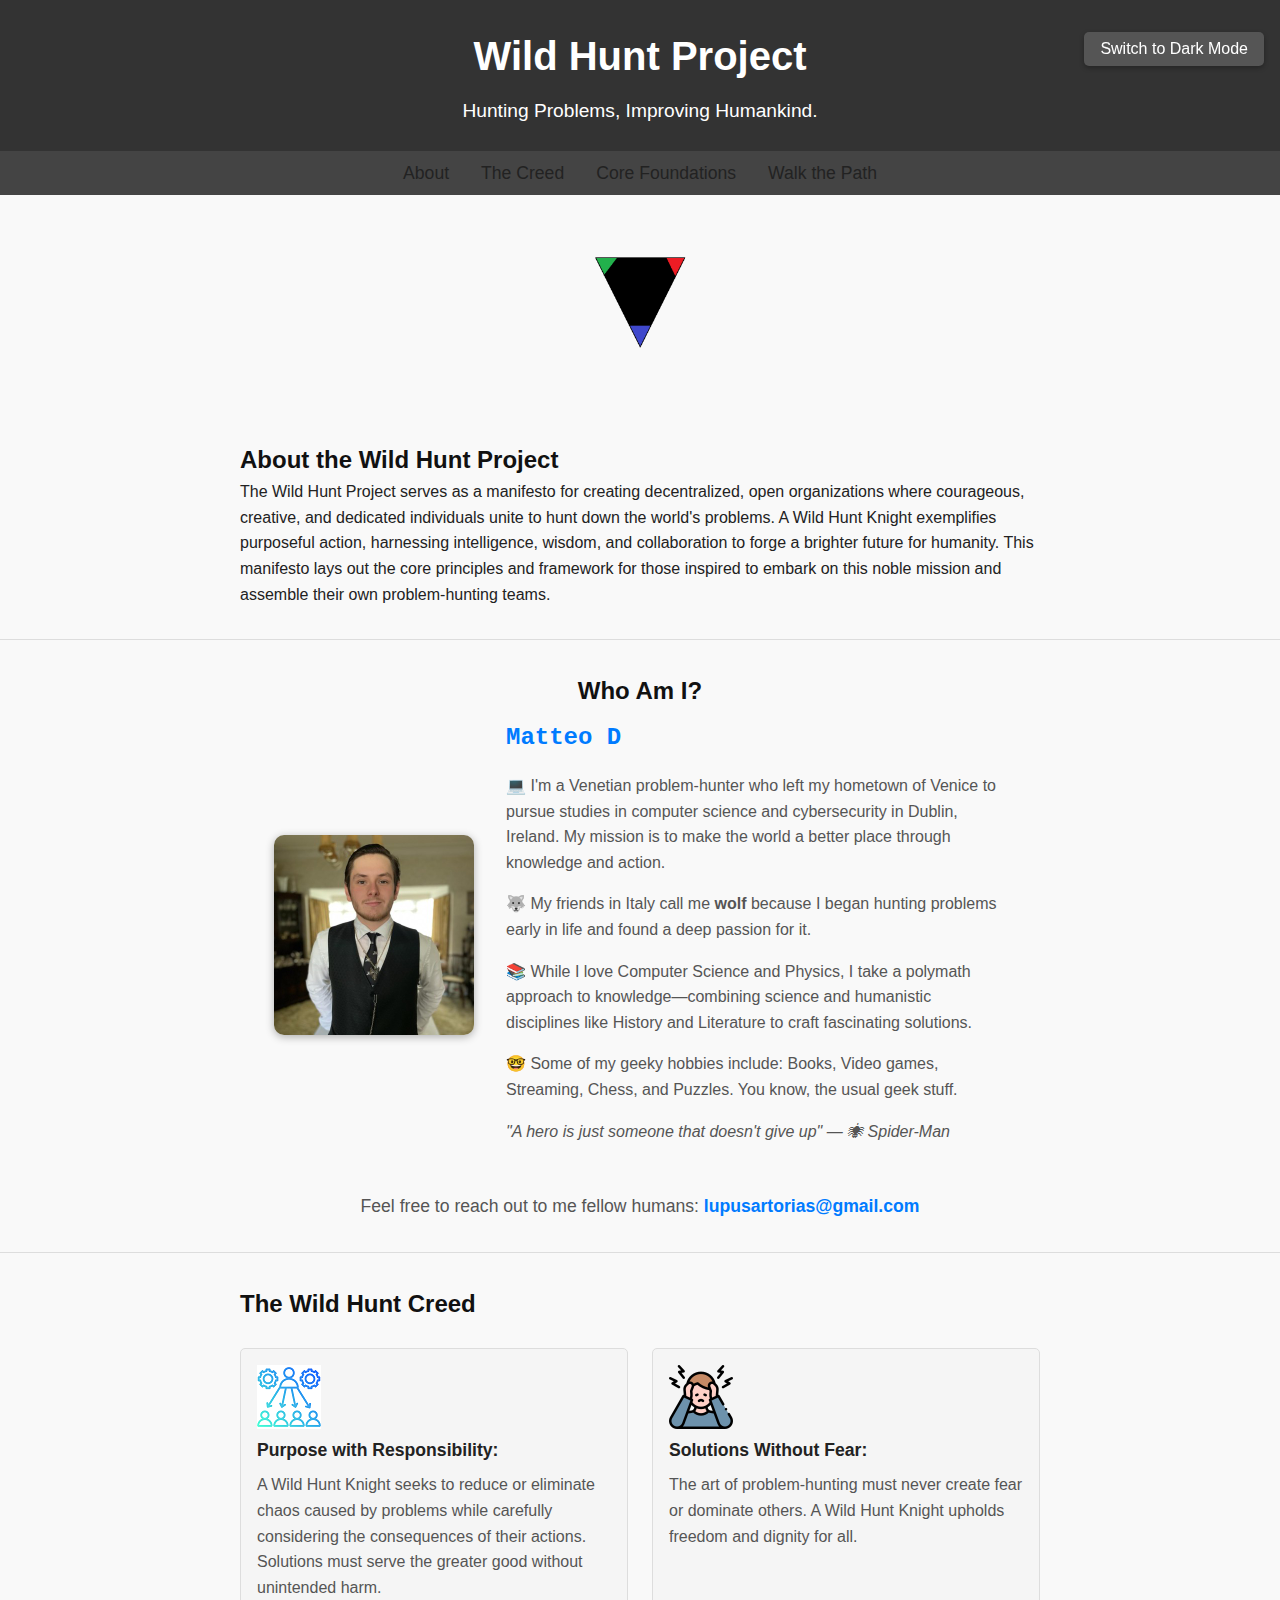
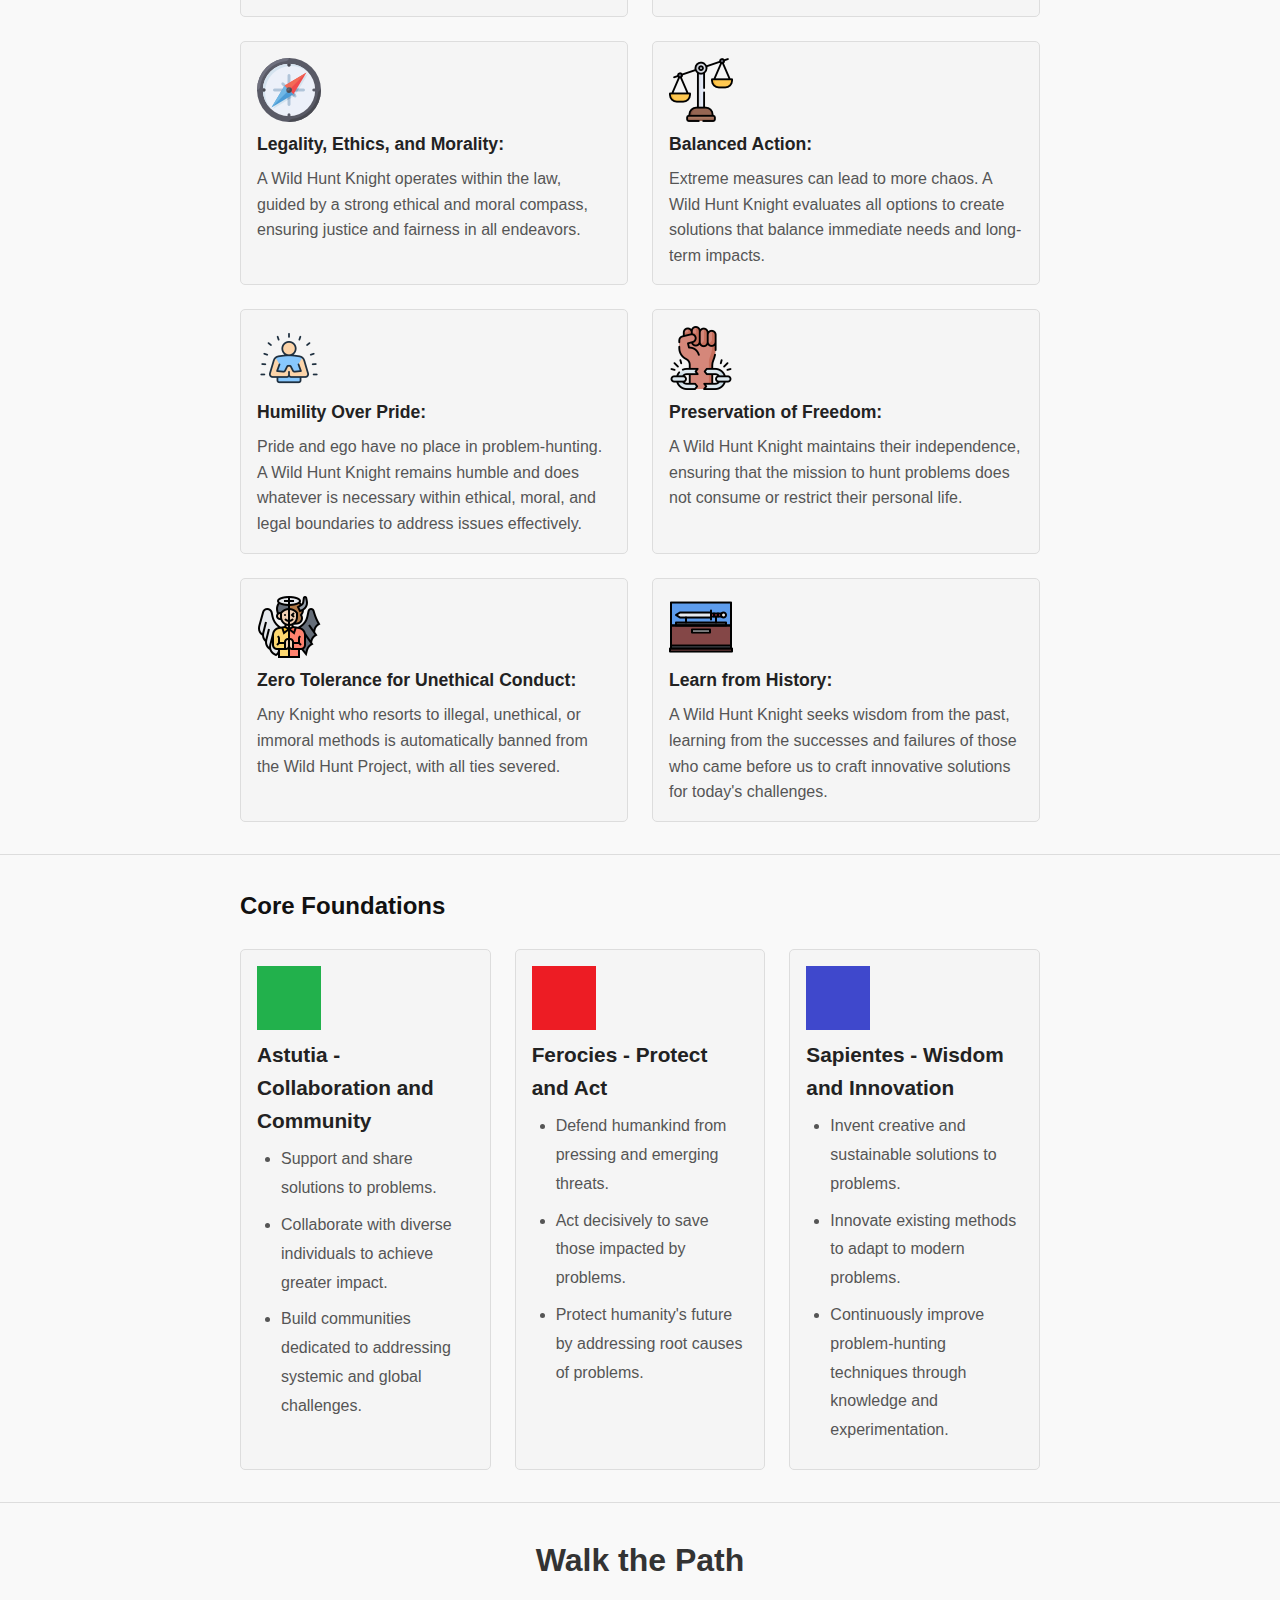
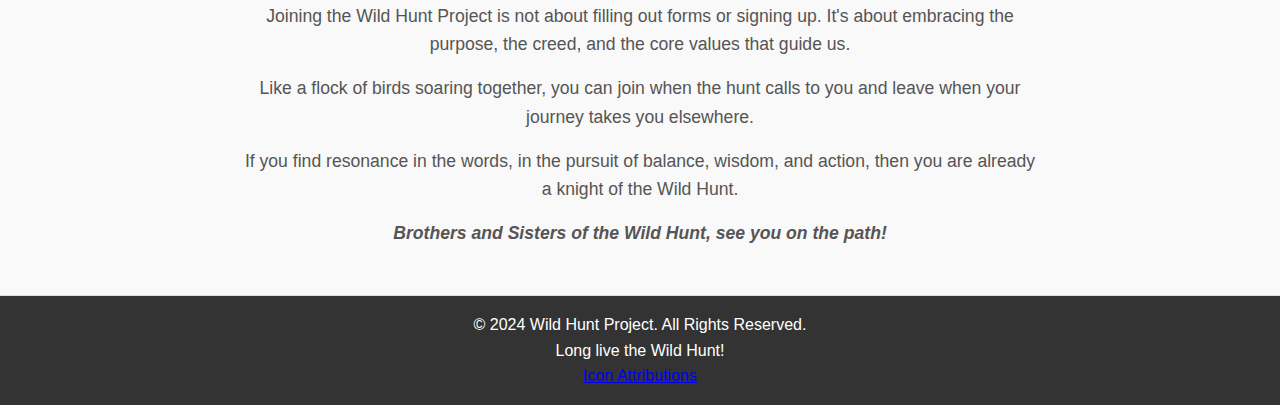
==== index.html @ 1955b080 "Fix Site V1" ====
<!DOCTYPE html>
<html lang="en">
<head>
  <meta charset="UTF-8">
  <meta name="viewport" content="width=device-width, initial-scale=1.0">
  <title>Wild Hunt Project</title>
  <link rel="stylesheet" href="styles.css">
</head>
<body class="light-mode">
  <header>
    <div class="container">
      <h1>Wild Hunt Project</h1>
      <p>Hunting Problems, Improving Humankind.</p>
      <button id="theme-toggle" class="btn toggle-btn">Switch to Dark Mode</button>
    </div>
  </header>

  <nav>
    <div class="container">
      <ul>
        <li><a href="#about">About</a></li>
        <li><a href="#creed">The Creed</a></li>
        <li><a href="#foundations">Core Foundations</a></li>
        <li><a href="#join">Walk the Path</a></li>
      </ul>
    </div>
  </nav>

  <main>

    <figure class="logo-container">
      <img src="images/WHP_LOGO_PROTOTYPE2.png" alt="Wild Hunt Project Logo" class="logo">
    </figure>
    

    <section id="about">
      <div class="container">
        <h2>About the Wild Hunt Project</h2>
        <p>The Wild Hunt Project serves as a manifesto for creating decentralized, open organizations where courageous, creative, 
          and dedicated individuals unite to hunt down the world's problems. 
          A Wild Hunt Knight exemplifies purposeful action, harnessing intelligence, wisdom, 
          and collaboration to forge a brighter future for humanity. 
          This manifesto lays out the core principles and framework for those inspired 
          to embark on this noble mission and assemble their own problem-hunting teams.</p>
      </div>
    </section>

    <section id="who-am-i">
      <div class="container">
        <h2>Who Am I?</h2>
        <div class="who-content">
          <!-- Image Flip -->
          <div class="flip-card">
            <div class="flip-card-inner">
              <div class="flip-card-front">
                <img src="images/me1.jpg" alt="Picture of Me 1">
              </div>
              <div class="flip-card-back">
                <img src="images/me2.jpg" alt="Picture of Me 2">
              </div>
            </div>
          </div>
          
          <!-- About Me Content -->
          <div class="about-me-text">
            <h3>
              <span id="name-animation"></span>
            </h3>
            <p>&#128187; I&apos;m a Venetian problem-hunter who left my hometown of Venice to pursue studies in computer science and cybersecurity in Dublin, Ireland. My mission is to make the world a better place through knowledge and action.</p>
            <p>&#128058; My friends in Italy call me <strong>wolf</strong> because I began hunting problems early in life and found a deep passion for it.</p>
            <p>&#128218; While I love Computer Science and Physics, I take a polymath approach to knowledge—combining science and humanistic disciplines like History and Literature to craft fascinating solutions.</p>
            <p>&#129299; Some of my geeky hobbies include: Books, Video games, Streaming, Chess, and Puzzles. You know, the usual geek stuff.</p>
            <p><em>"A hero is just someone that doesn't give up" — &#128375; Spider-Man</em></p>
          </div>
        </div>
        <!-- Contact Email -->
    <div class="contact-details">
      <p>Feel free to reach out to me fellow humans: <a href="mailto:lupusartorias@gmail.com" class="contact-email">lupusartorias@gmail.com</a></p>
    </div>
      </div>
    </section>
    

    <section id="creed">
        <div class="container">
          <h2>The Wild Hunt Creed</h2>
          <div class="creed-grid">
            <div class="creed-item">
              <img src="images/Responsibility.png" alt="Logo for responsibility">
              <strong>Purpose with Responsibility:</strong>
              <p>A Wild Hunt Knight seeks to reduce or eliminate chaos caused by problems while carefully considering the consequences of their actions. Solutions must serve the greater good without unintended harm.</p>
            </div>
            <div class="creed-item">
              <img src="images/fear.png" alt="Logo for fear">
              <strong>Solutions Without Fear:</strong>
              <p>The art of problem-hunting must never create fear or dominate others. A Wild Hunt Knight upholds freedom and dignity for all.</p>
            </div>
            <div class="creed-item">
              <img src="images/compass.png" alt="Logo for compass">
              <strong>Legality, Ethics, and Morality:</strong>
              <p>A Wild Hunt Knight operates within the law, guided by a strong ethical and moral compass, ensuring justice and fairness in all endeavors.</p>
            </div>
            <div class="creed-item">
              <img src="images/scale.png" alt="Logo for a scale">
              <strong>Balanced Action:</strong>
              <p>Extreme measures can lead to more chaos. A Wild Hunt Knight evaluates all options to create solutions that balance immediate needs and long-term impacts.</p>
            </div>
            <div class="creed-item">
              <img src="images/humility.png" alt="Logo for humility">
              <strong>Humility Over Pride:</strong>
              <p>Pride and ego have no place in problem-hunting. A Wild Hunt Knight remains humble and does whatever is necessary within ethical, moral, and legal boundaries to address issues effectively.</p>
            </div>
            <div class="creed-item">
              <img src="images/freedom.png" alt="Logo for freedom">
              <strong>Preservation of Freedom:</strong>
              <p>A Wild Hunt Knight maintains their independence, ensuring that the mission to hunt problems does not consume or restrict their personal life.</p>
            </div>
            <div class="creed-item">
              <img src="images/ethics.png" alt="Logo for ethics">
              <strong>Zero Tolerance for Unethical Conduct:</strong>
              <p>Any Knight who resorts to illegal, unethical, or immoral methods is automatically banned from the Wild Hunt Project, with all ties severed.</p>
            </div>
            <div class="creed-item">
              <img src="images/museum.png" alt="Logo for history">
              <strong>Learn from History:</strong>
              <p>A Wild Hunt Knight seeks wisdom from the past, learning from the successes and failures of those who came before us to craft innovative solutions for today&apos;s challenges.</p>
            </div>
          </div>
        </div>
      </section>

      <section id="foundations">
        <div class="container">
          <h2>Core Foundations</h2>
          <div class="foundations-grid">
            <div class="foundation-item">
              <img src="images/astutia.png" alt="icon for cunningness color symbol">
              <h3>Astutia - Collaboration and Community</h3>
              <ul>
                <li>Support and share solutions to problems.</li>
                <li>Collaborate with diverse individuals to achieve greater impact.</li>
                <li>Build communities dedicated to addressing systemic and global challenges.</li>
              </ul>
            </div>
            <div class="foundation-item">
              <img src="images/ferocity.png" alt="icon for ferocity color symbol">
              <h3>Ferocies - Protect and Act</h3>
              <ul>
                <li>Defend humankind from pressing and emerging threats.</li>
                <li>Act decisively to save those impacted by problems.</li>
                <li>Protect humanity's future by addressing root causes of problems.</li>
              </ul>
            </div>
            <div class="foundation-item">
              <img src="images/wisdom.png" alt="icon for wisdom color symbol">
              <h3>Sapientes - Wisdom and Innovation</h3>
              <ul>
                <li>Invent creative and sustainable solutions to problems.</li>
                <li>Innovate existing methods to adapt to modern problems.</li>
                <li>Continuously improve problem-hunting techniques through knowledge and experimentation.</li>
              </ul>
            </div>
          </div>
        </div>
      </section>
      

      <section id="join">
        <div class="container">
          <h2>Walk the Path</h2>
          <p>Joining the Wild Hunt Project is not about filling out forms or signing up. It&apos;s about embracing the purpose, the creed, and the core values that guide us.</p>
          <p>Like a flock of birds soaring together, you can join when the hunt calls to you and leave when your journey takes you elsewhere.</p>
          <p>If you find resonance in the words, in the pursuit of balance, wisdom, and action, then you are already a knight of the Wild Hunt.</p>
          
          <div class="join-manifest">
            <p><em>Brothers and Sisters of the Wild Hunt, see you on the path!</em></p>
          </div>
        </div>
      </section>
      


  </main>

  <footer>
    <div class="container">
      <p>&copy; 2024 Wild Hunt Project. All Rights Reserved.</p>
      <p>Long live the Wild Hunt!</p>
      <p><a href="attributions.html">Icon Attributions</a></p>
    </div>
  </footer>

  <script src="script.js"></script>

</body>
</html>
---- styles.css ----
/* General Reset */
* {
    margin: 0;
    padding: 0;
    box-sizing: border-box;
  }
  
  body {
    font-family: 'Arial', sans-serif;
    line-height: 1.6;
    transition: background-color 0.3s ease, color 0.3s ease;
  }
  
  .container {
    width: 95%;
    max-width: 800px; /* Limit maximum width to 800px */
    margin: 0 auto;
  }
  
  /* Header Styling */
  header {
    text-align: center;
    padding: 1.5rem 0;
  }
  
  header h1 {
    font-size: 2.5rem;
    margin-bottom: 0.5rem;
  }
  
  header p {
    font-size: 1.2rem;
  }
  
  /* Light Mode Styles */
  body.light-mode {
    background-color: #f9f9f9;
    color: #222;
  }
  
  body.light-mode header {
    background: #333;
    color: #fff;
  }
  
  body.light-mode nav {
    background: #444;
  }
  
  body.light-mode footer {
    background: #333;
    color: #fff;
  }
  
  /* Dark Mode Styles */
  body.dark-mode {
    background-color: #121212;
    color: #f9f9f9;
  }
  
  body.dark-mode header {
    background: #222;
    color: #fff;
  }
  
  body.dark-mode nav {
    background: #333;
  }
  
  body.dark-mode footer {
    background: #222;
    color: #ddd;
  }
  
  /* Navigation Styling */
  nav ul {
    list-style: none;
    display: flex;
    justify-content: center;
    padding: 0.5rem 0;
  }
  
  nav ul li {
    margin: 0 1rem;
  }
  
  nav ul li a {
    color: inherit;
    text-decoration: none;
    font-size: 1.1rem;
  }
  
  nav ul li a:hover {
    text-decoration: underline;
  }
  
  /* Section Styling */
  section {
    padding: 2rem 0;
    border-bottom: 1px solid #ddd;
  }
  
  section ul {
    list-style: disc;
    margin-left: 2rem;
  }
  
  section ul li {
    margin-bottom: 0.5rem;
    line-height: 1.8;
  }
  
  section h2 {
    color: #111;
  }
  

  /* Logo Styling Before the About Section */
.logo {
    display: block;
    margin: 2rem auto; /* Center the logo and add spacing above and below */
    max-width: 150px; /* Restrict the maximum width */
    height: auto; /* Maintain aspect ratio */
  }

/* Wild Hunt Creed Grid Layout */
.creed-grid {
    display: grid;
    grid-template-columns: repeat(auto-fit, minmax(300px, 1fr)); /* Flexible columns */
    gap: 1.5rem; /* Space between grid items */
    margin-top: 1.5rem;
  }
  
  .creed-item {
    background: #f5f5f5; /* Light background for contrast */
    border: 1px solid #ddd;
    border-radius: 5px;
    padding: 1rem;
    transition: box-shadow 0.3s ease;
  }
  
  body.dark-mode .creed-item {
    background: #1f1f1f; /* Dark background for dark mode */
    border: 1px solid #333;
  }
  
  .creed-item:hover {
    box-shadow: 0 4px 8px rgba(0, 0, 0, 0.2);
  }
  
  .creed-item strong {
    display: block;
    margin-bottom: 0.5rem;
    font-size: 1.1rem;
    color: #222;
  }
  
  body.dark-mode .creed-item strong {
    color: #f9f9f9;
  }
  
  .creed-item p {
    margin: 0;
    color: #555;
  }
  
  body.dark-mode .creed-item p {
    color: #ccc;
  }
  
/* Who Am I Section */
#who-am-i {
  padding: 2rem 0;
  text-align: center;
  background-color: #f9f9f9;
}

body.dark-mode #who-am-i {
  background-color: #1f1f1f;
}

.who-content {
  display: flex;
  flex-wrap: wrap;
  justify-content: center;
  align-items: center;
  gap: 2rem;
}

/* Name Animation */
#name-animation {
  font-size: 1.5rem;
  color: #007BFF;
  font-family: "Courier New", monospace;
}

/* Flip Card Animation */
.flip-card {
  background-color: transparent;
  width: 200px;
  height: 200px;
  perspective: 1000px; /* 3D effect */
}

.flip-card-inner {
  position: relative;
  width: 100%;
  height: 100%;
  text-align: center;
  transition: transform 1.2s;
  transform-style: preserve-3d;
}

.flip-card:hover .flip-card-inner {
  transform: rotateY(180deg);
}

.flip-card-front, .flip-card-back {
  position: absolute;
  width: 100%;
  height: 100%;
  backface-visibility: hidden;
}

.flip-card-front img, .flip-card-back img {
  width: 100%;
  height: 100%;
  object-fit: cover;
  border-radius: 10px;
  box-shadow: 0 2px 8px rgba(0, 0, 0, 0.3);
}

.flip-card-back {
  transform: rotateY(180deg);
}

.about-me-text {
  max-width: 500px;
  text-align: left;
}

.about-me-text h3 {
  font-size: 1.8rem;
  margin-bottom: 1rem;
  color: #333;
}

body.dark-mode .about-me-text h3 {
  color: #f9f9f9;
}

.about-me-text p {
  margin-bottom: 1rem;
  color: #555;
}

body.dark-mode .about-me-text p {
  color: #ccc;
}

/* Contact Details */
.contact-details {
  margin-top: 2rem;
  text-align: center;
  font-size: 1.1rem;
}

.contact-details p {
  margin: 0;
  color: #555;
}

body.dark-mode .contact-details p {
  color: #ccc;
}

.contact-email {
  color: #007BFF;
  text-decoration: none;
  font-weight: bold;
}

.contact-email:hover {
  text-decoration: underline;
  color: #0056b3;
}

body.dark-mode .contact-email {
  color: #1e90ff;
}

body.dark-mode .contact-email:hover {
  color: #66b3ff;
}


  /* Core Foundations Grid Layout */
.foundations-grid {
    display: grid;
    grid-template-columns: repeat(auto-fit, minmax(250px, 1fr)); /* Three columns, responsive */
    gap: 1.5rem; /* Space between columns */
    margin-top: 1.5rem;
  }
  
  .foundation-item {
    background: #f5f5f5; /* Light background for contrast */
    border: 1px solid #ddd;
    border-radius: 5px;
    padding: 1rem;
    transition: box-shadow 0.3s ease;
  }
  
  body.dark-mode .foundation-item {
    background: #1f1f1f; /* Dark background for dark mode */
    border: 1px solid #333;
  }
  
  .foundation-item:hover {
    box-shadow: 0 4px 8px rgba(0, 0, 0, 0.2);
  }
  
  .foundation-item h3 {
    margin-bottom: 0.5rem;
    font-size: 1.3rem;
    color: #222;
  }
  
  body.dark-mode .foundation-item h3 {
    color: #f9f9f9;
  }
  
  .foundation-item ul {
    list-style: disc;
    margin-left: 1.5rem;
  }
  
  .foundation-item ul li {
    margin-bottom: 0.5rem;
    color: #555;
  }
  
  body.dark-mode .foundation-item ul li {
    color: #ccc;
  }

  /* Ensure Headers are Visible in Dark Mode */
    body.dark-mode section h2,
    body.dark-mode section h3 {
        color: #f9f9f9; /* Light text for visibility */
    }

    body.dark-mode img {
      filter: brightness(0.8) contrast(1.2);
    }
  
    img.logo, .creed-item img, .foundation-item img {
      transition: transform 0.3s ease;
    }
    
    img.logo:hover, .creed-item img:hover, .foundation-item img:hover {
      transform: scale(1.05);
    }
    
    #join {
      text-align: center; /* Center align the content */
      background-color: #f9f9f9;
      padding: 2rem 0;
    }
    
    body.dark-mode #join {
      background-color: #1f1f1f;
    }
    
    #join h2 {
      font-size: 2rem;
      margin-bottom: 1rem;
      color: #333;
    }
    
    body.dark-mode #join h2 {
      color: #f9f9f9;
    }
    
    #join p {
      font-size: 1.1rem;
      margin-bottom: 1rem;
      color: #555;
    }
    
    body.dark-mode #join p {
      color: #ccc;
    }
    
    .join-manifest {
      margin-top: 1rem;
      font-size: 1.2rem;
      font-weight: bold;
      color: #007BFF;
    }
    
    body.dark-mode .join-manifest {
      color: #1e90ff;
    }
    

  /* Button Styles */
  .btn {
    display: inline-block;
    padding: 0.8rem 1.5rem;
    background: #007BFF;
    color: #fff;
    text-decoration: none;
    border-radius: 5px;
    font-size: 1.1rem;
    margin-top: 1rem;
  }
  
  .btn:hover {
    background: #0056b3;
  }
  
  /* Theme Toggle Button (Fixed Corner Position) */
.toggle-btn {
    position: fixed;
    top: 1rem; /* Default position for larger screens */
    right: 1rem;
    background: #555;
    color: #fff;
    font-size: 1rem;
    border: none;
    padding: 0.5rem 1rem;
    cursor: pointer;
    border-radius: 5px;
    z-index: 1000;
    box-shadow: 0 2px 5px rgba(0, 0, 0, 0.3);
    transition: top 0.3s ease, right 0.3s ease; /* Smooth transition for repositioning */
  }
  
  .toggle-btn:hover {
    background: #333;
  }
  
/* Attributions Page Styling */
#attributions {
  padding: 2rem 0;
  text-align: center;
}

.attribution-list {
  list-style: none;
  padding: 0;
  margin: 0 auto;
  max-width: 600px;
  text-align: left;
}

.attribution-list li {
  margin: 0.5rem 0;
  font-size: 1.1rem;
}

.attribution-list a {
  color: #007BFF;
  text-decoration: none;
  font-weight: bold;
}

.attribution-list a:hover {
  text-decoration: underline;
  color: #0056b3;
}

body.dark-mode .attribution-list a {
  color: #1e90ff;
}

body.dark-mode .attribution-list a:hover {
  color: #66b3ff;
}


  /* Footer */
  footer {
    text-align: center;
    padding: 1rem 0;
  }
  
/* Responsive Design */
@media (max-width: 768px) {
    nav ul {
      flex-direction: column;
      align-items: center;
    }
  
    nav ul li {
      margin: 0.5rem 0;
    }
  
    header {
      padding: 2.5rem 0; /* Add more padding to prevent overlap */
    }
  
    header h1 {
      font-size: 2rem;
    }
  
    .toggle-btn {
      top: auto; /* Reset top position */
      bottom: 1rem; /* Place the button at the bottom-right corner */
      right: 1rem;
      padding: 0.4rem 1rem; /* Smaller button for mobile */
      font-size: 0.9rem; /* Reduce font size for mobile */
    }

    .logo {
        max-width: 120px; /* Adjust the size for smaller screens */
      }

  }
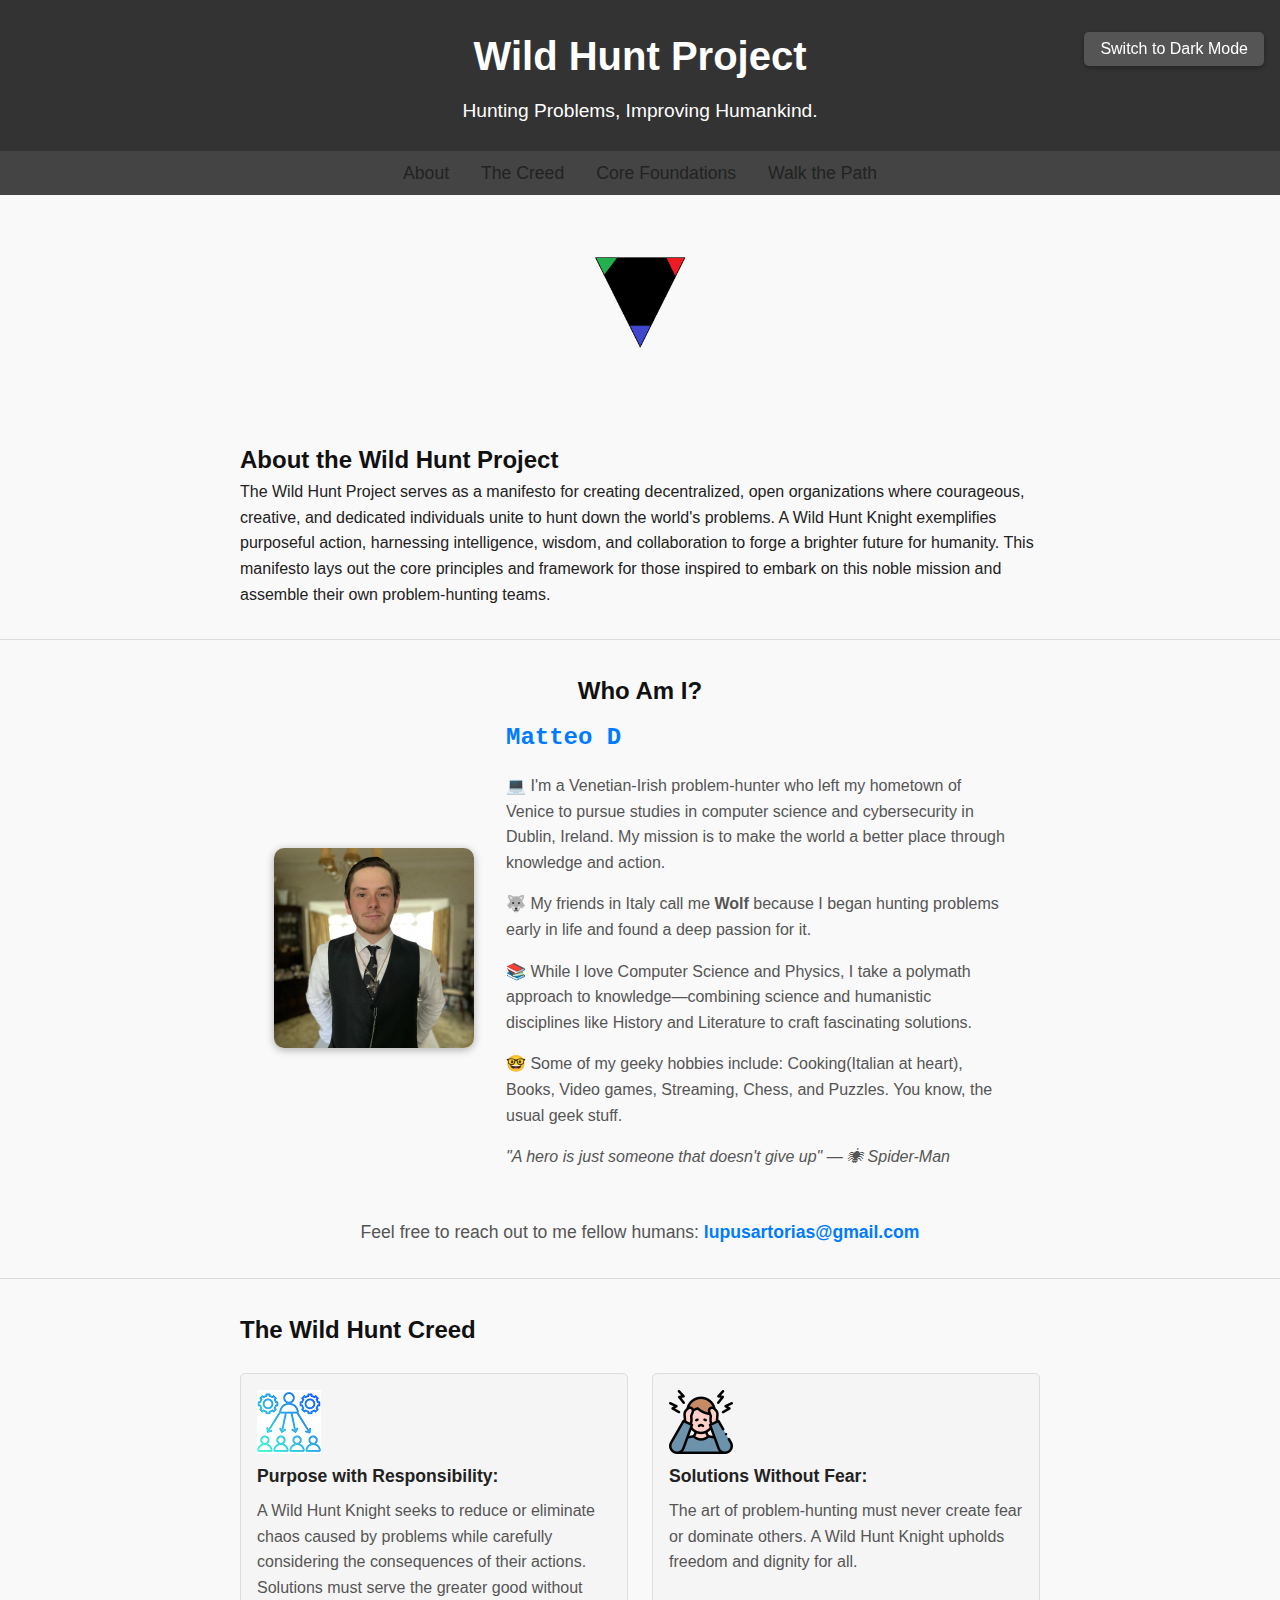
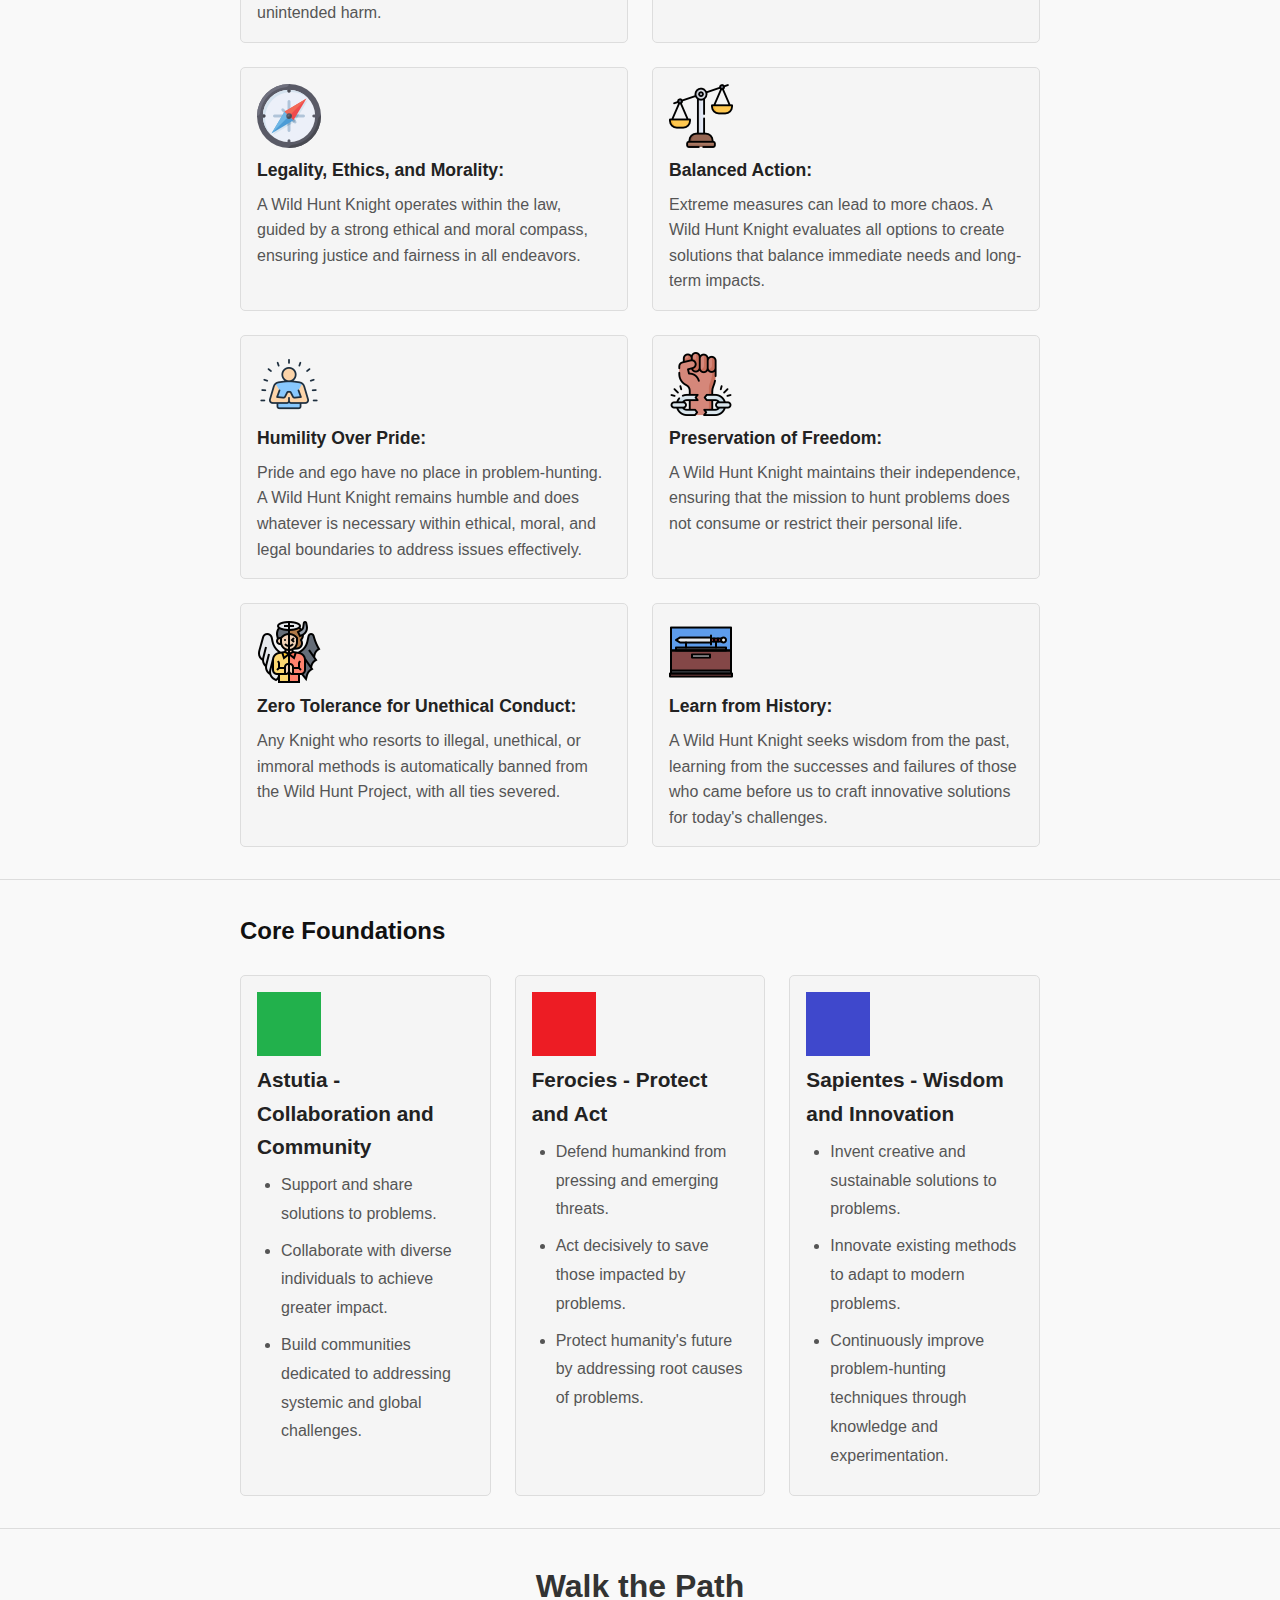
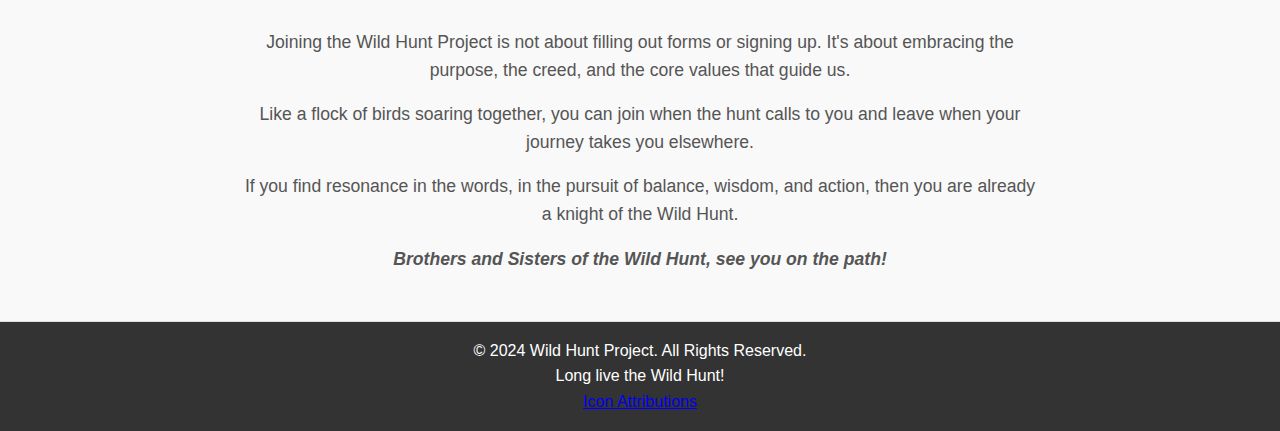
==== commit 8c75f515: "V1.1" ====
--- a/index.html
+++ b/index.html
@@ -66,10 +66,10 @@
             <h3>
               <span id="name-animation"></span>
             </h3>
-            <p>&#128187; I&apos;m a Venetian problem-hunter who left my hometown of Venice to pursue studies in computer science and cybersecurity in Dublin, Ireland. My mission is to make the world a better place through knowledge and action.</p>
-            <p>&#128058; My friends in Italy call me <strong>wolf</strong> because I began hunting problems early in life and found a deep passion for it.</p>
+            <p>&#128187; I&apos;m a Venetian-Irish problem-hunter who left my hometown of Venice to pursue studies in computer science and cybersecurity in Dublin, Ireland. My mission is to make the world a better place through knowledge and action.</p>
+            <p>&#128058; My friends in Italy call me <strong>Wolf</strong> because I began hunting problems early in life and found a deep passion for it.</p>
             <p>&#128218; While I love Computer Science and Physics, I take a polymath approach to knowledge—combining science and humanistic disciplines like History and Literature to craft fascinating solutions.</p>
-            <p>&#129299; Some of my geeky hobbies include: Books, Video games, Streaming, Chess, and Puzzles. You know, the usual geek stuff.</p>
+            <p>&#129299; Some of my geeky hobbies include: Cooking(Italian at heart), Books, Video games, Streaming, Chess, and Puzzles. You know, the usual geek stuff.</p>
             <p><em>"A hero is just someone that doesn't give up" — &#128375; Spider-Man</em></p>
           </div>
         </div>
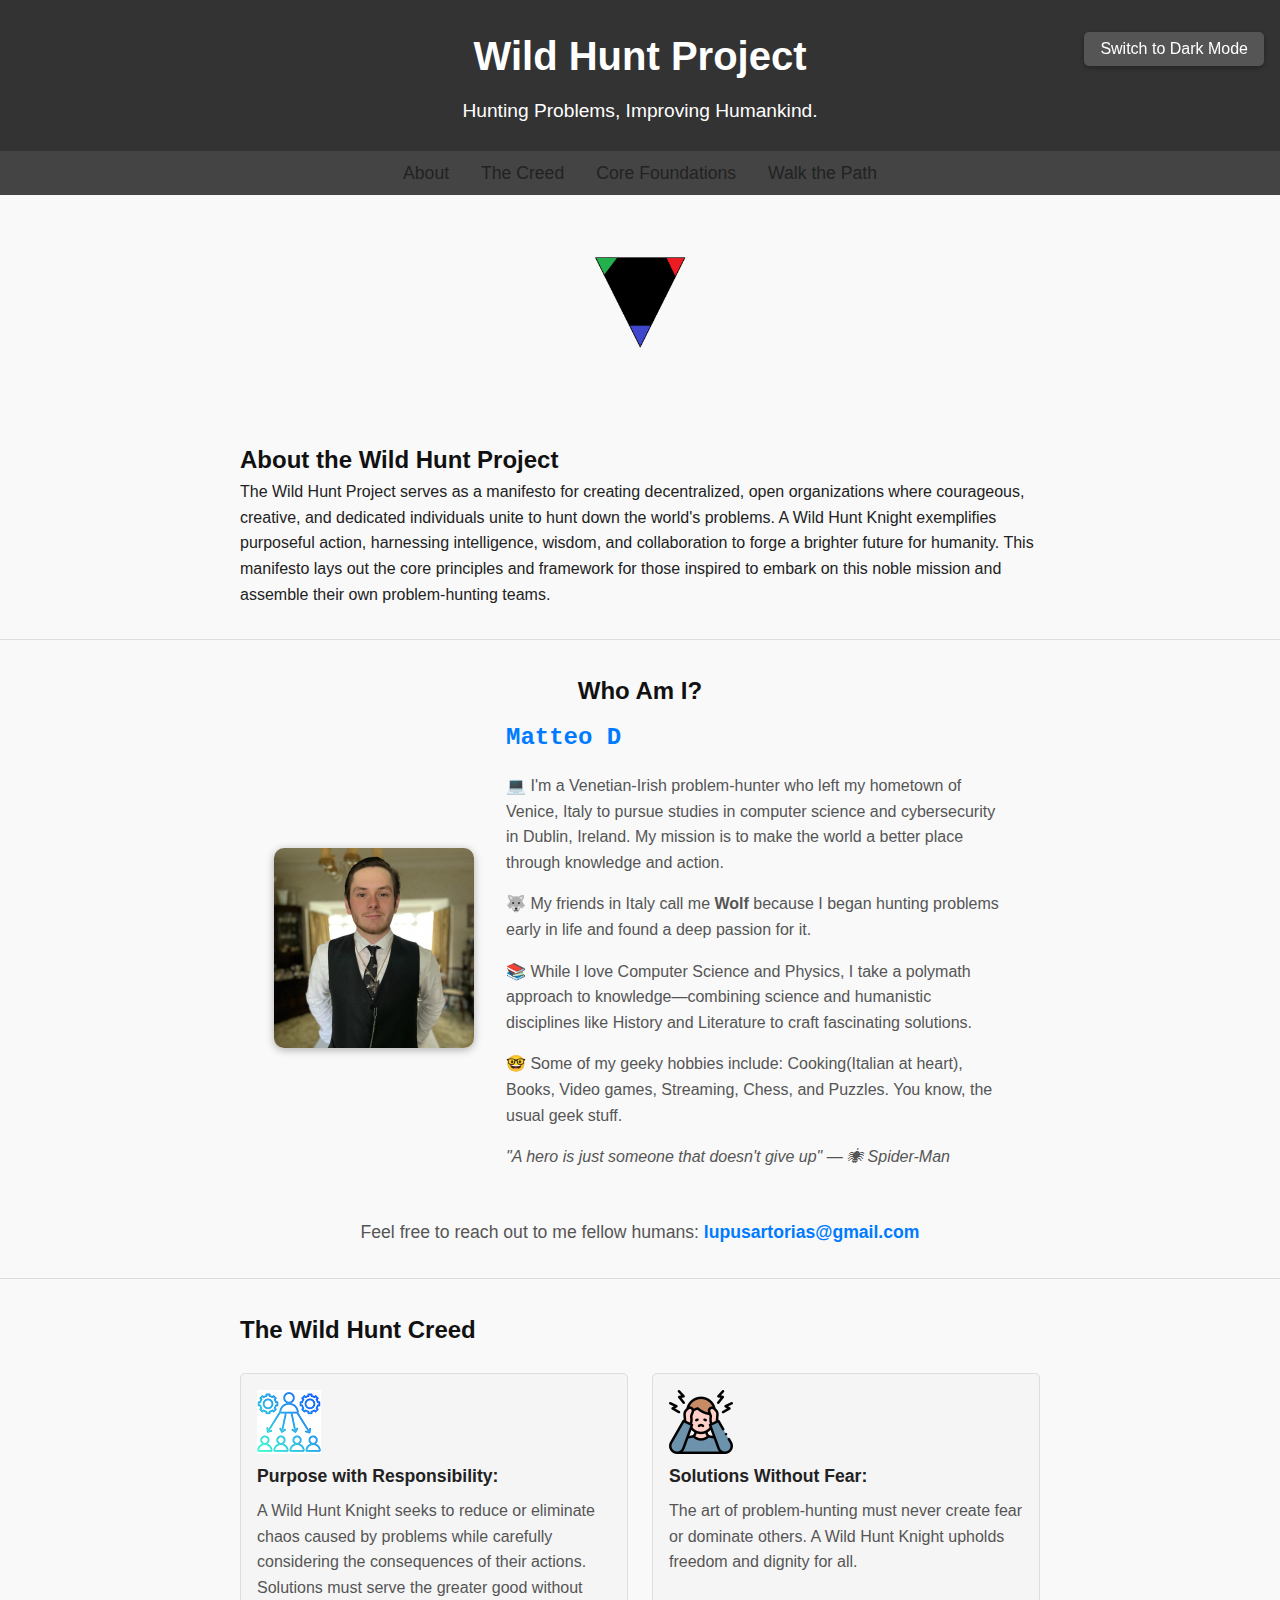
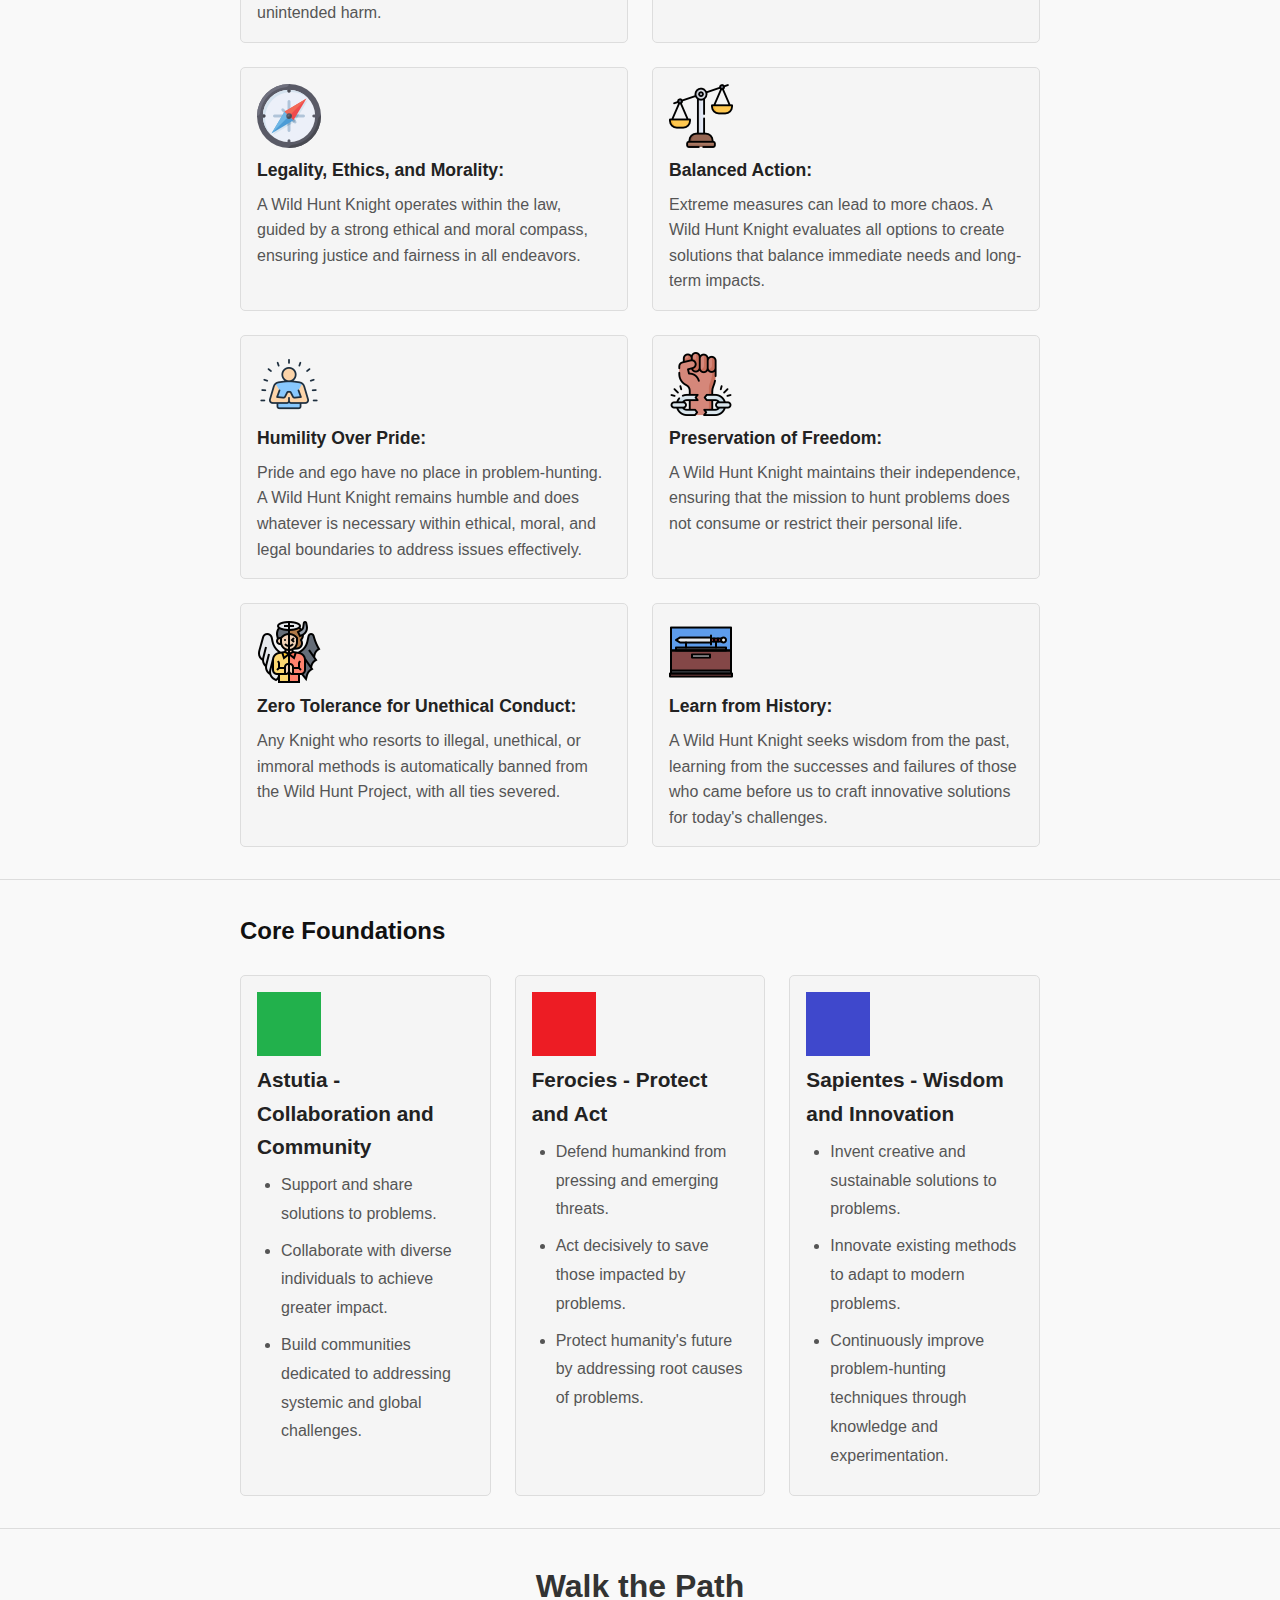
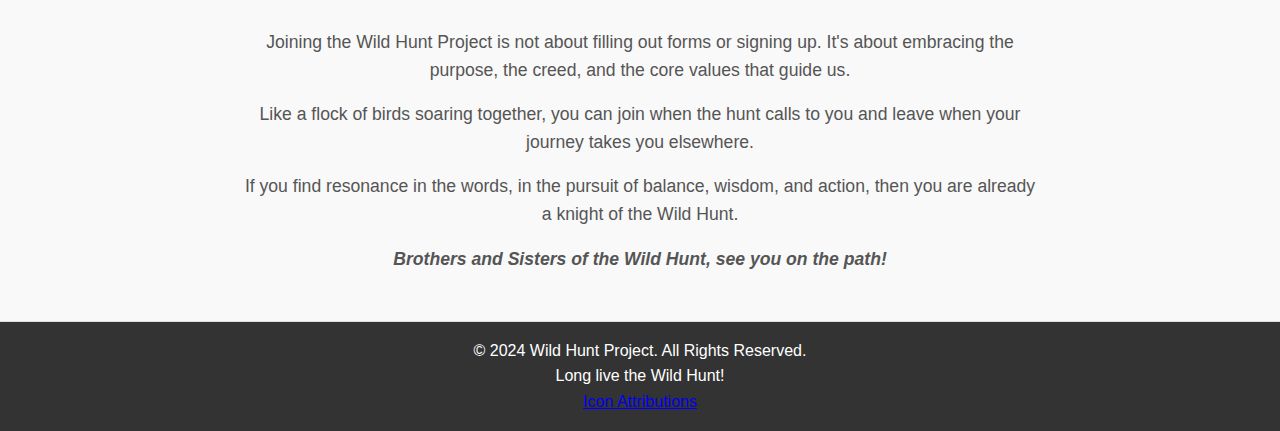
==== commit acfba6c8: "V1.02" ====
--- a/index.html
+++ b/index.html
@@ -66,7 +66,7 @@
             <h3>
               <span id="name-animation"></span>
             </h3>
-            <p>&#128187; I&apos;m a Venetian-Irish problem-hunter who left my hometown of Venice to pursue studies in computer science and cybersecurity in Dublin, Ireland. My mission is to make the world a better place through knowledge and action.</p>
+            <p>&#128187; I&apos;m a Venetian-Irish problem-hunter who left my hometown of Venice, Italy to pursue studies in computer science and cybersecurity in Dublin, Ireland. My mission is to make the world a better place through knowledge and action.</p>
             <p>&#128058; My friends in Italy call me <strong>Wolf</strong> because I began hunting problems early in life and found a deep passion for it.</p>
             <p>&#128218; While I love Computer Science and Physics, I take a polymath approach to knowledge—combining science and humanistic disciplines like History and Literature to craft fascinating solutions.</p>
             <p>&#129299; Some of my geeky hobbies include: Cooking(Italian at heart), Books, Video games, Streaming, Chess, and Puzzles. You know, the usual geek stuff.</p>
